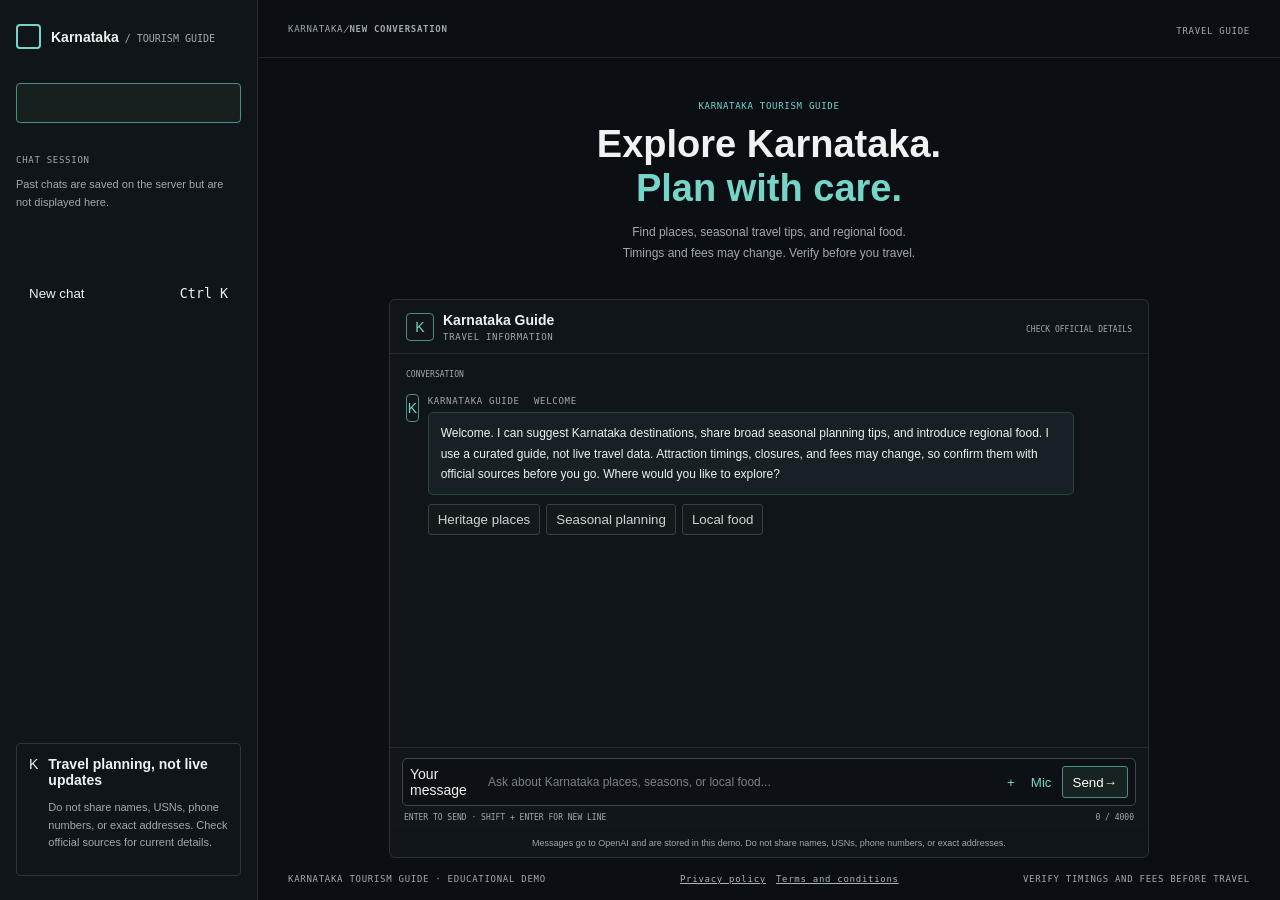
==== static/index.html @ 576e9870 "Add Karnataka guide app and deployment files Co-authored-by: Copilot <223556219+Copilot@users.norepl" ====
<!doctype html>
<html lang="en">
<head>
  <meta charset="utf-8">
  <meta name="viewport" content="width=device-width,initial-scale=1">
  <meta name="theme-color" content="#0b0e13">
  <meta name="description" content="Explore Karnataka places, seasonal travel tips, and regional food with the Karnataka Tourism Guide.">
  <title>Karnataka Tourism Guide</title>
  <link rel="icon" href="favicon.svg" type="image/svg+xml">
  <link rel="stylesheet" href="styles.css">
</head>
<body>
  <div class="app-shell"><aside class="sidebar" id="sidebar" aria-label="Chat navigation"><div class="sidebar-top"><a class="brand" href="/" aria-label="Karnataka Tourism Guide home"><span class="brand-mark"><span></span><span></span><span></span><span></span></span><span class="brand-name">Karnataka<span> / TOURISM GUIDE</span></span></a><button class="icon-button close-drawer" id="close-drawer" type="button" aria-label="Close navigation"><svg viewBox="0 0 24 24"><path d="m18 6-12 12M6 6l12 12"/></svg></button><button class="new-chat" id="new-chat" type="button"><svg viewBox="0 0 24 24"><path d="M12 5v14M5 12h14"/></svg><span>New chat</span><kbd>Ctrl K</kbd></button></div><div class="history-block"><div class="section-label">CHAT SESSION</div><div class="history-list" id="history-list"><p class="history-empty">Past chats are saved on the server but are not displayed here.</p></div></div><div class="sidebar-bottom"><div class="scope-card"><div class="scope-icon">K</div><div><b>Travel planning, not live updates</b><p>Do not share names, USNs, phone numbers, or exact addresses. Check official sources for current details.</p></div></div></div></aside>
  <main class="main-view"><header class="topbar"><button class="icon-button menu-button" id="open-drawer" type="button" aria-label="Open navigation">☰</button><div class="breadcrumb"><span>KARNATAKA</span><i>/</i><b>NEW CONVERSATION</b></div><div class="topbar-right"><span class="connection">TRAVEL GUIDE</span></div></header><section class="chat-stage" aria-label="Karnataka Tourism Guide chat"><div class="welcome-header"><div class="eyebrow">KARNATAKA TOURISM GUIDE</div><h1>Explore Karnataka.<br><span>Plan with care.</span></h1><p>Find places, seasonal travel tips, and regional food.<br><span>Timings and fees may change. Verify before you travel.</span></p></div><div class="chat-column"><div class="chat-topline"><div class="assistant-identity"><div class="assistant-avatar">K</div><div><strong>Karnataka Guide</strong><small>TRAVEL INFORMATION</small></div></div><div class="chat-top-meta"><span class="secure-label">CHECK OFFICIAL DETAILS</span></div></div><div id="messages" class="messages" aria-live="polite"><div class="day-divider"><span>CONVERSATION</span><i></i></div><article class="message assistant"><div class="message-avatar">K</div><div class="message-content"><div class="message-name">KARNATAKA GUIDE <time>WELCOME</time></div><div class="bubble">Welcome. I can suggest Karnataka destinations, share broad seasonal planning tips, and introduce regional food. I use a curated guide, not live travel data. Attraction timings, closures, and fees may change, so confirm them with official sources before you go. Where would you like to explore?</div><div class="starter-prompts"><button type="button" data-prompt="What can I see in Hampi?">Heritage places</button><button type="button" data-prompt="What broad seasonal factors should I consider for a Karnataka trip?">Seasonal planning</button><button type="button" data-prompt="What regional Karnataka foods should I try?">Local food</button></div></div></article></div><div class="composer-wrap"><form id="chat-form" class="composer"><label class="sr-only" for="message-input">Your message</label><textarea id="message-input" rows="1" maxlength="4000" placeholder="Ask about Karnataka places, seasons, or local food..." required></textarea><div class="composer-tools"><input id="attachment-input" type="file" hidden><button class="tool-button" id="attach-button" type="button" aria-label="Attach a file">+</button><button class="tool-button mic-button" id="mic-button" type="button" aria-label="Use voice input">Mic</button><button id="send-button" type="submit" aria-label="Send message"><span class="send-label">Send</span><span class="send-arrow">→</span></button></div></form><div class="composer-hint"><span>ENTER TO SEND · SHIFT + ENTER FOR NEW LINE</span><span class="char-count" id="char-count">0 / 4000</span></div></div><div class="privacy-note">Messages go to OpenAI and are stored in this demo. Do not share names, USNs, phone numbers, or exact addresses.</div></div></section><footer class="footer"><span>KARNATAKA TOURISM GUIDE · EDUCATIONAL DEMO</span><nav aria-label="Legal"><a href="privacy.html">Privacy policy</a><a href="terms.html">Terms and conditions</a></nav><span>VERIFY TIMINGS AND FEES BEFORE TRAVEL</span></footer></main></div><div class="drawer-backdrop" id="drawer-backdrop"></div><script src="app.js" defer></script></body></html>
---- static/styles.css ----
:root{color-scheme:dark;--bg:#0b0e13;--panel:#12171d;--ink:#eef2f3;--muted:#a0aab0;--cyan:#75d6c8;--sans:"Segoe UI",Arial,sans-serif;--mono:Consolas,monospace}*{box-sizing:border-box}body{margin:0;background:var(--bg);color:var(--ink);font:14px var(--sans)}.app-shell{min-height:100vh;display:grid;grid-template-columns:258px 1fr}.sidebar{position:relative;display:flex;flex-direction:column;padding:24px 16px;border-right:1px solid #252b30;background:#10151a}.sidebar-top{display:grid;gap:34px}.brand{display:flex;gap:10px;align-items:center;color:var(--ink);text-decoration:none;font-weight:700}.brand-name span{font:10px var(--mono);color:var(--muted)}.brand-mark{width:25px;height:25px;border:2px solid var(--cyan);border-radius:4px}.new-chat{height:40px;border:1px solid #4c8e83;border-radius:4px;background:#15201f;color:var(--ink);text-align:left;padding:0 12px;cursor:pointer}.new-chat kbd{float:right}.history-block{margin-top:32px}.section-label,.breadcrumb,.eyebrow,.connection,.assistant-identity small,.message-name,.footer{font:9px var(--mono);letter-spacing:.08em;color:var(--muted)}.history-empty,.scope-card p{font-size:11px;color:var(--muted);line-height:1.6}.sidebar-bottom{margin-top:auto}.scope-card{display:flex;gap:10px;padding:12px;border:1px solid #263934;border-radius:4px}.main-view{min-width:0;min-height:100vh;display:flex;flex-direction:column}.topbar{height:58px;display:flex;align-items:center;justify-content:space-between;padding:0 30px;border-bottom:1px solid #20262b}.chat-stage{flex:1;display:flex;flex-direction:column;align-items:center;padding:25px 18px 0}.welcome-header{text-align:center;margin:18px auto 24px}.eyebrow{color:var(--cyan)}h1{font-size:38px;line-height:1.15;margin:12px 0}h1 span{color:var(--cyan)}.welcome-header p{color:var(--muted);font-size:12px;line-height:1.7}.chat-column{width:min(760px,100%);min-height:350px;max-height:calc(100vh - 340px);flex:1;display:flex;flex-direction:column;overflow:hidden;border:1px solid #293137;border-radius:6px;background:#10151a}.chat-topline{height:54px;flex:none;display:flex;align-items:center;justify-content:space-between;padding:0 16px;border-bottom:1px solid #252b30}.assistant-identity{display:flex;gap:9px;align-items:center}.assistant-avatar,.message-avatar{width:28px;height:28px;display:grid;place-items:center;border:1px solid #4c8e83;border-radius:4px;color:var(--cyan)}.assistant-identity small{display:block;margin-top:4px}.secure-label{font:8px var(--mono);color:var(--muted)}.messages{flex:1;overflow:auto;padding:16px;display:flex;flex-direction:column;gap:15px}.day-divider{font:8px var(--mono);color:var(--muted)}.message{display:flex;gap:9px;max-width:92%}.message.user{align-self:flex-end;flex-direction:row-reverse}.message-content{min-width:0}.message-name{margin:2px 0 6px}.message.user .message-name{text-align:right}.message-name time{margin-left:8px}.bubble{width:fit-content;max-width:100%;padding:10px 12px;border:1px solid #31413f;border-radius:5px;background:#172125;font-size:12px;line-height:1.7;white-space:pre-wrap;overflow-wrap:anywhere}.message.user .bubble{margin-left:auto;background:#1b2929;border-color:#42665e}.starter-prompts{display:flex;flex-wrap:wrap;gap:6px;margin-top:9px}.starter-prompts button,.feedback{padding:7px 9px;border:1px solid #39413e;border-radius:3px;background:#14191d;color:#cbd5d2;cursor:pointer}.composer-wrap{padding:10px 12px 0;border-top:1px solid #252b30;background:#11161a}.composer{display:flex;align-items:flex-end;gap:8px;padding:7px;border:1px solid #3d4948;border-radius:5px;background:#0d1115}textarea{width:100%;max-height:95px;resize:none;padding:7px;border:0;outline:0;background:transparent;color:var(--ink);font:12px/1.5 var(--sans)}textarea::placeholder{color:#78827f}.composer-tools{display:flex;align-items:center;gap:4px;flex:none}.tool-button{padding:6px;border:0;background:transparent;color:var(--cyan);cursor:pointer}#send-button{height:32px;padding:0 10px;border:1px solid #4c8e83;border-radius:3px;background:#172321;color:white;cursor:pointer}#send-button.has-text .send-label{display:none}.composer-hint{display:flex;justify-content:space-between;padding:7px 2px;color:var(--muted);font:8px var(--mono)}.privacy-note{text-align:center;padding:9px;color:var(--muted);font-size:9px}.footer{min-height:42px;display:flex;align-items:center;justify-content:space-between;padding:0 30px}.footer a{color:#a8b5b1;margin-left:10px}.toast-notice{position:fixed;right:20px;bottom:20px;padding:12px;background:#172125;border:1px solid var(--cyan);border-radius:4px}.typing .bubble{min-width:70px;color:var(--cyan)}.thinking-dots span{display:inline-block;width:5px;height:5px;margin-left:4px;border-radius:50%;background:var(--cyan);animation:blink 1s infinite alternate}.thinking-dots span:nth-child(2){animation-delay:.2s}.thinking-dots span:nth-child(3){animation-delay:.4s}@keyframes blink{to{opacity:.3;transform:translateY(-3px)}}.drawer-backdrop{display:none}.icon-button{display:none}@media(max-width:720px){.app-shell{display:block}.sidebar{position:fixed;z-index:5;inset:0 auto 0 0;width:min(290px,84vw);transform:translateX(-102%);transition:transform .25s}.drawer-open .sidebar{transform:translateX(0)}.drawer-backdrop{position:fixed;inset:0;z-index:4;background:#0009}.drawer-open .drawer-backdrop{display:block}.icon-button{display:block}.chat-stage{padding:14px 10px}.chat-column{max-height:calc(100vh - 280px)}.footer{padding:0 10px;font-size:7px}.footer>span:last-child{display:none}}
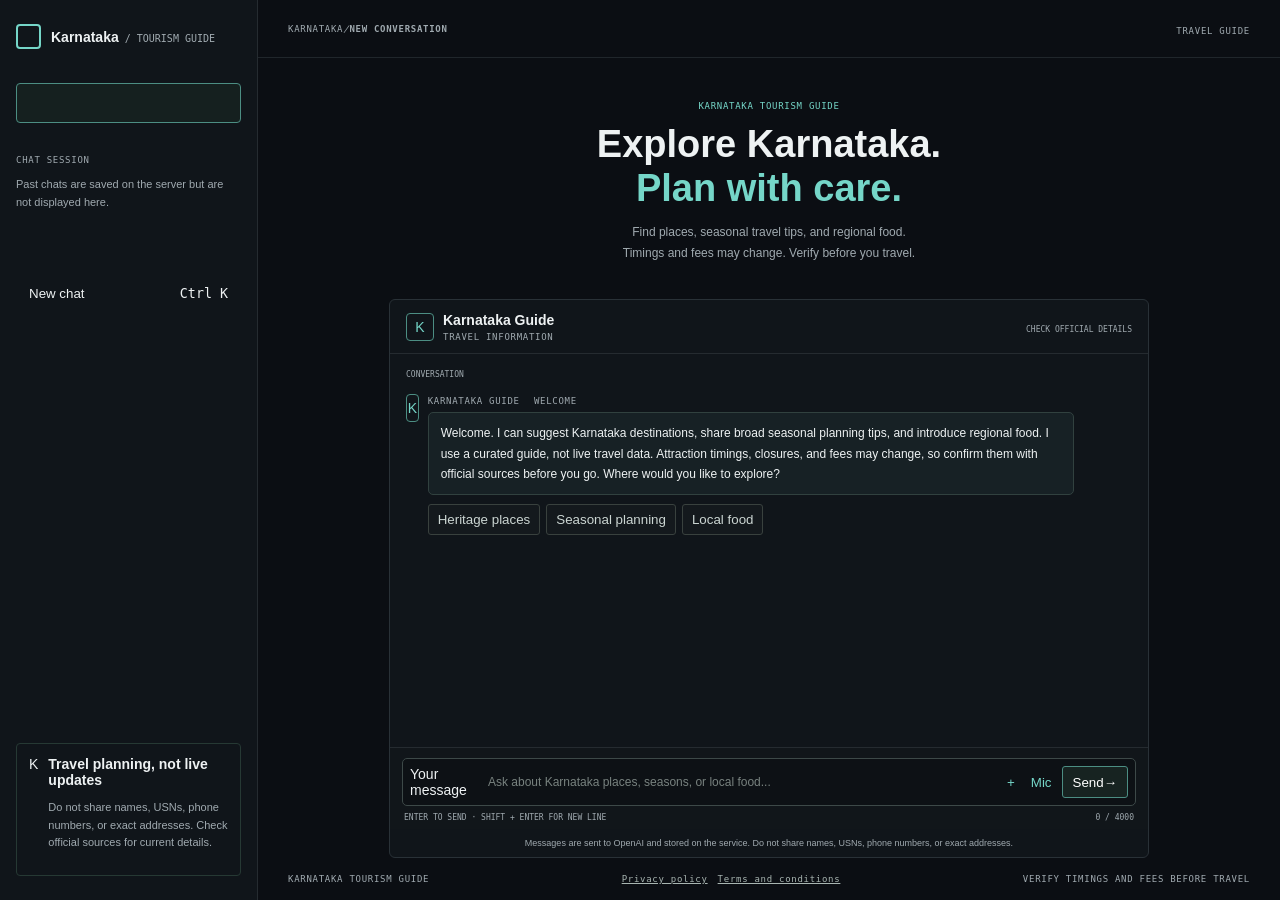
==== commit c29446e7: "Remove demo language from public pages Co-authored-by: Copilot <223556219+Copilot@users.noreply.gith" ====
--- a/static/index.html
+++ b/static/index.html
@@ -11,4 +11,4 @@
 </head>
 <body>
   <div class="app-shell"><aside class="sidebar" id="sidebar" aria-label="Chat navigation"><div class="sidebar-top"><a class="brand" href="/" aria-label="Karnataka Tourism Guide home"><span class="brand-mark"><span></span><span></span><span></span><span></span></span><span class="brand-name">Karnataka<span> / TOURISM GUIDE</span></span></a><button class="icon-button close-drawer" id="close-drawer" type="button" aria-label="Close navigation"><svg viewBox="0 0 24 24"><path d="m18 6-12 12M6 6l12 12"/></svg></button><button class="new-chat" id="new-chat" type="button"><svg viewBox="0 0 24 24"><path d="M12 5v14M5 12h14"/></svg><span>New chat</span><kbd>Ctrl K</kbd></button></div><div class="history-block"><div class="section-label">CHAT SESSION</div><div class="history-list" id="history-list"><p class="history-empty">Past chats are saved on the server but are not displayed here.</p></div></div><div class="sidebar-bottom"><div class="scope-card"><div class="scope-icon">K</div><div><b>Travel planning, not live updates</b><p>Do not share names, USNs, phone numbers, or exact addresses. Check official sources for current details.</p></div></div></div></aside>
-  <main class="main-view"><header class="topbar"><button class="icon-button menu-button" id="open-drawer" type="button" aria-label="Open navigation">☰</button><div class="breadcrumb"><span>KARNATAKA</span><i>/</i><b>NEW CONVERSATION</b></div><div class="topbar-right"><span class="connection">TRAVEL GUIDE</span></div></header><section class="chat-stage" aria-label="Karnataka Tourism Guide chat"><div class="welcome-header"><div class="eyebrow">KARNATAKA TOURISM GUIDE</div><h1>Explore Karnataka.<br><span>Plan with care.</span></h1><p>Find places, seasonal travel tips, and regional food.<br><span>Timings and fees may change. Verify before you travel.</span></p></div><div class="chat-column"><div class="chat-topline"><div class="assistant-identity"><div class="assistant-avatar">K</div><div><strong>Karnataka Guide</strong><small>TRAVEL INFORMATION</small></div></div><div class="chat-top-meta"><span class="secure-label">CHECK OFFICIAL DETAILS</span></div></div><div id="messages" class="messages" aria-live="polite"><div class="day-divider"><span>CONVERSATION</span><i></i></div><article class="message assistant"><div class="message-avatar">K</div><div class="message-content"><div class="message-name">KARNATAKA GUIDE <time>WELCOME</time></div><div class="bubble">Welcome. I can suggest Karnataka destinations, share broad seasonal planning tips, and introduce regional food. I use a curated guide, not live travel data. Attraction timings, closures, and fees may change, so confirm them with official sources before you go. Where would you like to explore?</div><div class="starter-prompts"><button type="button" data-prompt="What can I see in Hampi?">Heritage places</button><button type="button" data-prompt="What broad seasonal factors should I consider for a Karnataka trip?">Seasonal planning</button><button type="button" data-prompt="What regional Karnataka foods should I try?">Local food</button></div></div></article></div><div class="composer-wrap"><form id="chat-form" class="composer"><label class="sr-only" for="message-input">Your message</label><textarea id="message-input" rows="1" maxlength="4000" placeholder="Ask about Karnataka places, seasons, or local food..." required></textarea><div class="composer-tools"><input id="attachment-input" type="file" hidden><button class="tool-button" id="attach-button" type="button" aria-label="Attach a file">+</button><button class="tool-button mic-button" id="mic-button" type="button" aria-label="Use voice input">Mic</button><button id="send-button" type="submit" aria-label="Send message"><span class="send-label">Send</span><span class="send-arrow">→</span></button></div></form><div class="composer-hint"><span>ENTER TO SEND · SHIFT + ENTER FOR NEW LINE</span><span class="char-count" id="char-count">0 / 4000</span></div></div><div class="privacy-note">Messages go to OpenAI and are stored in this demo. Do not share names, USNs, phone numbers, or exact addresses.</div></div></section><footer class="footer"><span>KARNATAKA TOURISM GUIDE · EDUCATIONAL DEMO</span><nav aria-label="Legal"><a href="privacy.html">Privacy policy</a><a href="terms.html">Terms and conditions</a></nav><span>VERIFY TIMINGS AND FEES BEFORE TRAVEL</span></footer></main></div><div class="drawer-backdrop" id="drawer-backdrop"></div><script src="app.js" defer></script></body></html>
+  <main class="main-view"><header class="topbar"><button class="icon-button menu-button" id="open-drawer" type="button" aria-label="Open navigation">☰</button><div class="breadcrumb"><span>KARNATAKA</span><i>/</i><b>NEW CONVERSATION</b></div><div class="topbar-right"><span class="connection">TRAVEL GUIDE</span></div></header><section class="chat-stage" aria-label="Karnataka Tourism Guide chat"><div class="welcome-header"><div class="eyebrow">KARNATAKA TOURISM GUIDE</div><h1>Explore Karnataka.<br><span>Plan with care.</span></h1><p>Find places, seasonal travel tips, and regional food.<br><span>Timings and fees may change. Verify before you travel.</span></p></div><div class="chat-column"><div class="chat-topline"><div class="assistant-identity"><div class="assistant-avatar">K</div><div><strong>Karnataka Guide</strong><small>TRAVEL INFORMATION</small></div></div><div class="chat-top-meta"><span class="secure-label">CHECK OFFICIAL DETAILS</span></div></div><div id="messages" class="messages" aria-live="polite"><div class="day-divider"><span>CONVERSATION</span><i></i></div><article class="message assistant"><div class="message-avatar">K</div><div class="message-content"><div class="message-name">KARNATAKA GUIDE <time>WELCOME</time></div><div class="bubble">Welcome. I can suggest Karnataka destinations, share broad seasonal planning tips, and introduce regional food. I use a curated guide, not live travel data. Attraction timings, closures, and fees may change, so confirm them with official sources before you go. Where would you like to explore?</div><div class="starter-prompts"><button type="button" data-prompt="What can I see in Hampi?">Heritage places</button><button type="button" data-prompt="What broad seasonal factors should I consider for a Karnataka trip?">Seasonal planning</button><button type="button" data-prompt="What regional Karnataka foods should I try?">Local food</button></div></div></article></div><div class="composer-wrap"><form id="chat-form" class="composer"><label class="sr-only" for="message-input">Your message</label><textarea id="message-input" rows="1" maxlength="4000" placeholder="Ask about Karnataka places, seasons, or local food..." required></textarea><div class="composer-tools"><input id="attachment-input" type="file" hidden><button class="tool-button" id="attach-button" type="button" aria-label="Attach a file">+</button><button class="tool-button mic-button" id="mic-button" type="button" aria-label="Use voice input">Mic</button><button id="send-button" type="submit" aria-label="Send message"><span class="send-label">Send</span><span class="send-arrow">→</span></button></div></form><div class="composer-hint"><span>ENTER TO SEND · SHIFT + ENTER FOR NEW LINE</span><span class="char-count" id="char-count">0 / 4000</span></div></div><div class="privacy-note">Messages are sent to OpenAI and stored on the service. Do not share names, USNs, phone numbers, or exact addresses.</div></div></section><footer class="footer"><span>KARNATAKA TOURISM GUIDE</span><nav aria-label="Legal"><a href="privacy.html">Privacy policy</a><a href="terms.html">Terms and conditions</a></nav><span>VERIFY TIMINGS AND FEES BEFORE TRAVEL</span></footer></main></div><div class="drawer-backdrop" id="drawer-backdrop"></div><script src="app.js" defer></script></body></html>
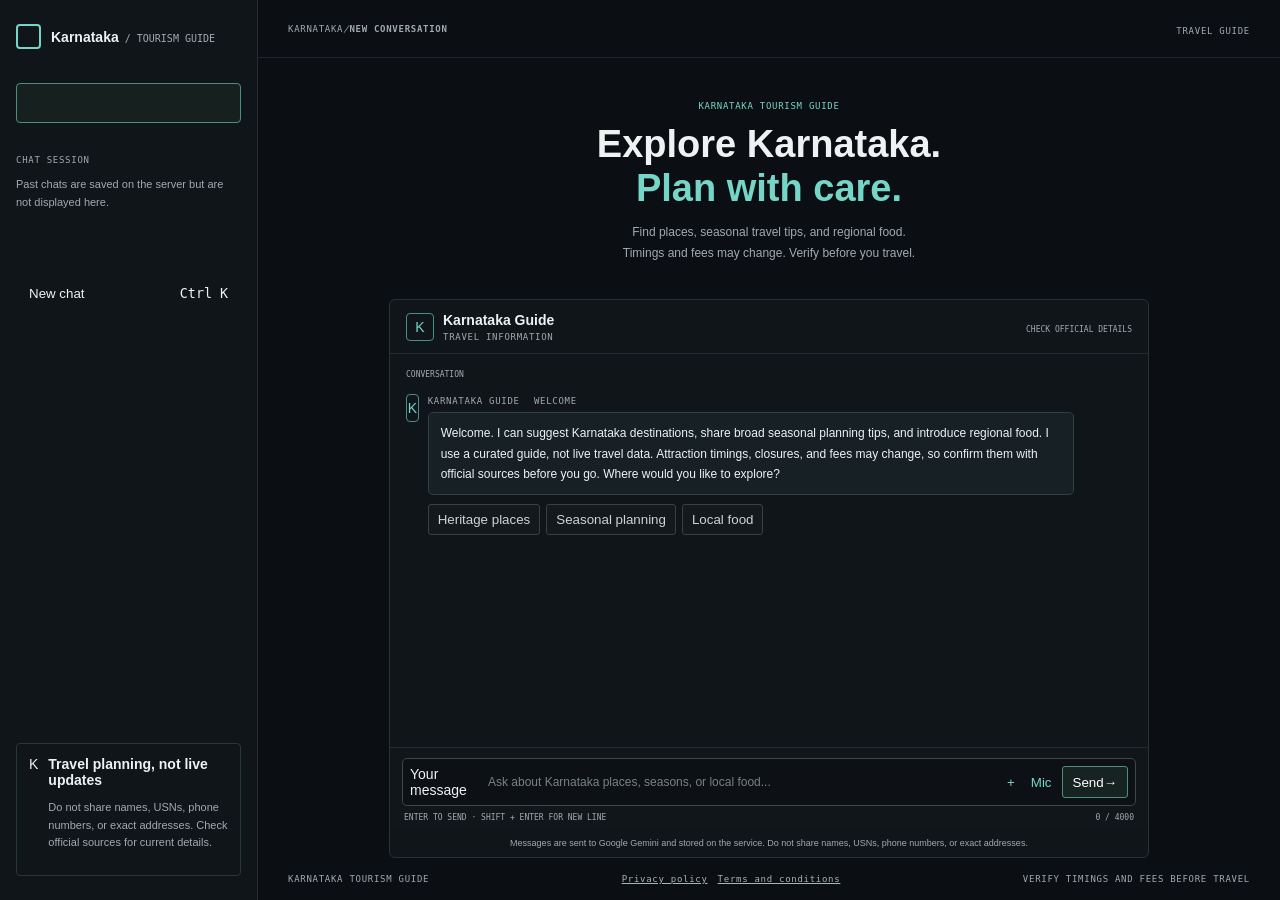
==== commit cafb7366: "Switch chatbot provider to Gemini Co-authored-by: Copilot <223556219+Copilot@users.noreply.github.co" ====
--- a/static/index.html
+++ b/static/index.html
@@ -11,4 +11,4 @@
 </head>
 <body>
   <div class="app-shell"><aside class="sidebar" id="sidebar" aria-label="Chat navigation"><div class="sidebar-top"><a class="brand" href="/" aria-label="Karnataka Tourism Guide home"><span class="brand-mark"><span></span><span></span><span></span><span></span></span><span class="brand-name">Karnataka<span> / TOURISM GUIDE</span></span></a><button class="icon-button close-drawer" id="close-drawer" type="button" aria-label="Close navigation"><svg viewBox="0 0 24 24"><path d="m18 6-12 12M6 6l12 12"/></svg></button><button class="new-chat" id="new-chat" type="button"><svg viewBox="0 0 24 24"><path d="M12 5v14M5 12h14"/></svg><span>New chat</span><kbd>Ctrl K</kbd></button></div><div class="history-block"><div class="section-label">CHAT SESSION</div><div class="history-list" id="history-list"><p class="history-empty">Past chats are saved on the server but are not displayed here.</p></div></div><div class="sidebar-bottom"><div class="scope-card"><div class="scope-icon">K</div><div><b>Travel planning, not live updates</b><p>Do not share names, USNs, phone numbers, or exact addresses. Check official sources for current details.</p></div></div></div></aside>
-  <main class="main-view"><header class="topbar"><button class="icon-button menu-button" id="open-drawer" type="button" aria-label="Open navigation">☰</button><div class="breadcrumb"><span>KARNATAKA</span><i>/</i><b>NEW CONVERSATION</b></div><div class="topbar-right"><span class="connection">TRAVEL GUIDE</span></div></header><section class="chat-stage" aria-label="Karnataka Tourism Guide chat"><div class="welcome-header"><div class="eyebrow">KARNATAKA TOURISM GUIDE</div><h1>Explore Karnataka.<br><span>Plan with care.</span></h1><p>Find places, seasonal travel tips, and regional food.<br><span>Timings and fees may change. Verify before you travel.</span></p></div><div class="chat-column"><div class="chat-topline"><div class="assistant-identity"><div class="assistant-avatar">K</div><div><strong>Karnataka Guide</strong><small>TRAVEL INFORMATION</small></div></div><div class="chat-top-meta"><span class="secure-label">CHECK OFFICIAL DETAILS</span></div></div><div id="messages" class="messages" aria-live="polite"><div class="day-divider"><span>CONVERSATION</span><i></i></div><article class="message assistant"><div class="message-avatar">K</div><div class="message-content"><div class="message-name">KARNATAKA GUIDE <time>WELCOME</time></div><div class="bubble">Welcome. I can suggest Karnataka destinations, share broad seasonal planning tips, and introduce regional food. I use a curated guide, not live travel data. Attraction timings, closures, and fees may change, so confirm them with official sources before you go. Where would you like to explore?</div><div class="starter-prompts"><button type="button" data-prompt="What can I see in Hampi?">Heritage places</button><button type="button" data-prompt="What broad seasonal factors should I consider for a Karnataka trip?">Seasonal planning</button><button type="button" data-prompt="What regional Karnataka foods should I try?">Local food</button></div></div></article></div><div class="composer-wrap"><form id="chat-form" class="composer"><label class="sr-only" for="message-input">Your message</label><textarea id="message-input" rows="1" maxlength="4000" placeholder="Ask about Karnataka places, seasons, or local food..." required></textarea><div class="composer-tools"><input id="attachment-input" type="file" hidden><button class="tool-button" id="attach-button" type="button" aria-label="Attach a file">+</button><button class="tool-button mic-button" id="mic-button" type="button" aria-label="Use voice input">Mic</button><button id="send-button" type="submit" aria-label="Send message"><span class="send-label">Send</span><span class="send-arrow">→</span></button></div></form><div class="composer-hint"><span>ENTER TO SEND · SHIFT + ENTER FOR NEW LINE</span><span class="char-count" id="char-count">0 / 4000</span></div></div><div class="privacy-note">Messages are sent to OpenAI and stored on the service. Do not share names, USNs, phone numbers, or exact addresses.</div></div></section><footer class="footer"><span>KARNATAKA TOURISM GUIDE</span><nav aria-label="Legal"><a href="privacy.html">Privacy policy</a><a href="terms.html">Terms and conditions</a></nav><span>VERIFY TIMINGS AND FEES BEFORE TRAVEL</span></footer></main></div><div class="drawer-backdrop" id="drawer-backdrop"></div><script src="app.js" defer></script></body></html>
+  <main class="main-view"><header class="topbar"><button class="icon-button menu-button" id="open-drawer" type="button" aria-label="Open navigation">☰</button><div class="breadcrumb"><span>KARNATAKA</span><i>/</i><b>NEW CONVERSATION</b></div><div class="topbar-right"><span class="connection">TRAVEL GUIDE</span></div></header><section class="chat-stage" aria-label="Karnataka Tourism Guide chat"><div class="welcome-header"><div class="eyebrow">KARNATAKA TOURISM GUIDE</div><h1>Explore Karnataka.<br><span>Plan with care.</span></h1><p>Find places, seasonal travel tips, and regional food.<br><span>Timings and fees may change. Verify before you travel.</span></p></div><div class="chat-column"><div class="chat-topline"><div class="assistant-identity"><div class="assistant-avatar">K</div><div><strong>Karnataka Guide</strong><small>TRAVEL INFORMATION</small></div></div><div class="chat-top-meta"><span class="secure-label">CHECK OFFICIAL DETAILS</span></div></div><div id="messages" class="messages" aria-live="polite"><div class="day-divider"><span>CONVERSATION</span><i></i></div><article class="message assistant"><div class="message-avatar">K</div><div class="message-content"><div class="message-name">KARNATAKA GUIDE <time>WELCOME</time></div><div class="bubble">Welcome. I can suggest Karnataka destinations, share broad seasonal planning tips, and introduce regional food. I use a curated guide, not live travel data. Attraction timings, closures, and fees may change, so confirm them with official sources before you go. Where would you like to explore?</div><div class="starter-prompts"><button type="button" data-prompt="What can I see in Hampi?">Heritage places</button><button type="button" data-prompt="What broad seasonal factors should I consider for a Karnataka trip?">Seasonal planning</button><button type="button" data-prompt="What regional Karnataka foods should I try?">Local food</button></div></div></article></div><div class="composer-wrap"><form id="chat-form" class="composer"><label class="sr-only" for="message-input">Your message</label><textarea id="message-input" rows="1" maxlength="4000" placeholder="Ask about Karnataka places, seasons, or local food..." required></textarea><div class="composer-tools"><input id="attachment-input" type="file" hidden><button class="tool-button" id="attach-button" type="button" aria-label="Attach a file">+</button><button class="tool-button mic-button" id="mic-button" type="button" aria-label="Use voice input">Mic</button><button id="send-button" type="submit" aria-label="Send message"><span class="send-label">Send</span><span class="send-arrow">→</span></button></div></form><div class="composer-hint"><span>ENTER TO SEND · SHIFT + ENTER FOR NEW LINE</span><span class="char-count" id="char-count">0 / 4000</span></div></div><div class="privacy-note">Messages are sent to Google Gemini and stored on the service. Do not share names, USNs, phone numbers, or exact addresses.</div></div></section><footer class="footer"><span>KARNATAKA TOURISM GUIDE</span><nav aria-label="Legal"><a href="privacy.html">Privacy policy</a><a href="terms.html">Terms and conditions</a></nav><span>VERIFY TIMINGS AND FEES BEFORE TRAVEL</span></footer></main></div><div class="drawer-backdrop" id="drawer-backdrop"></div><script src="app.js" defer></script></body></html>
